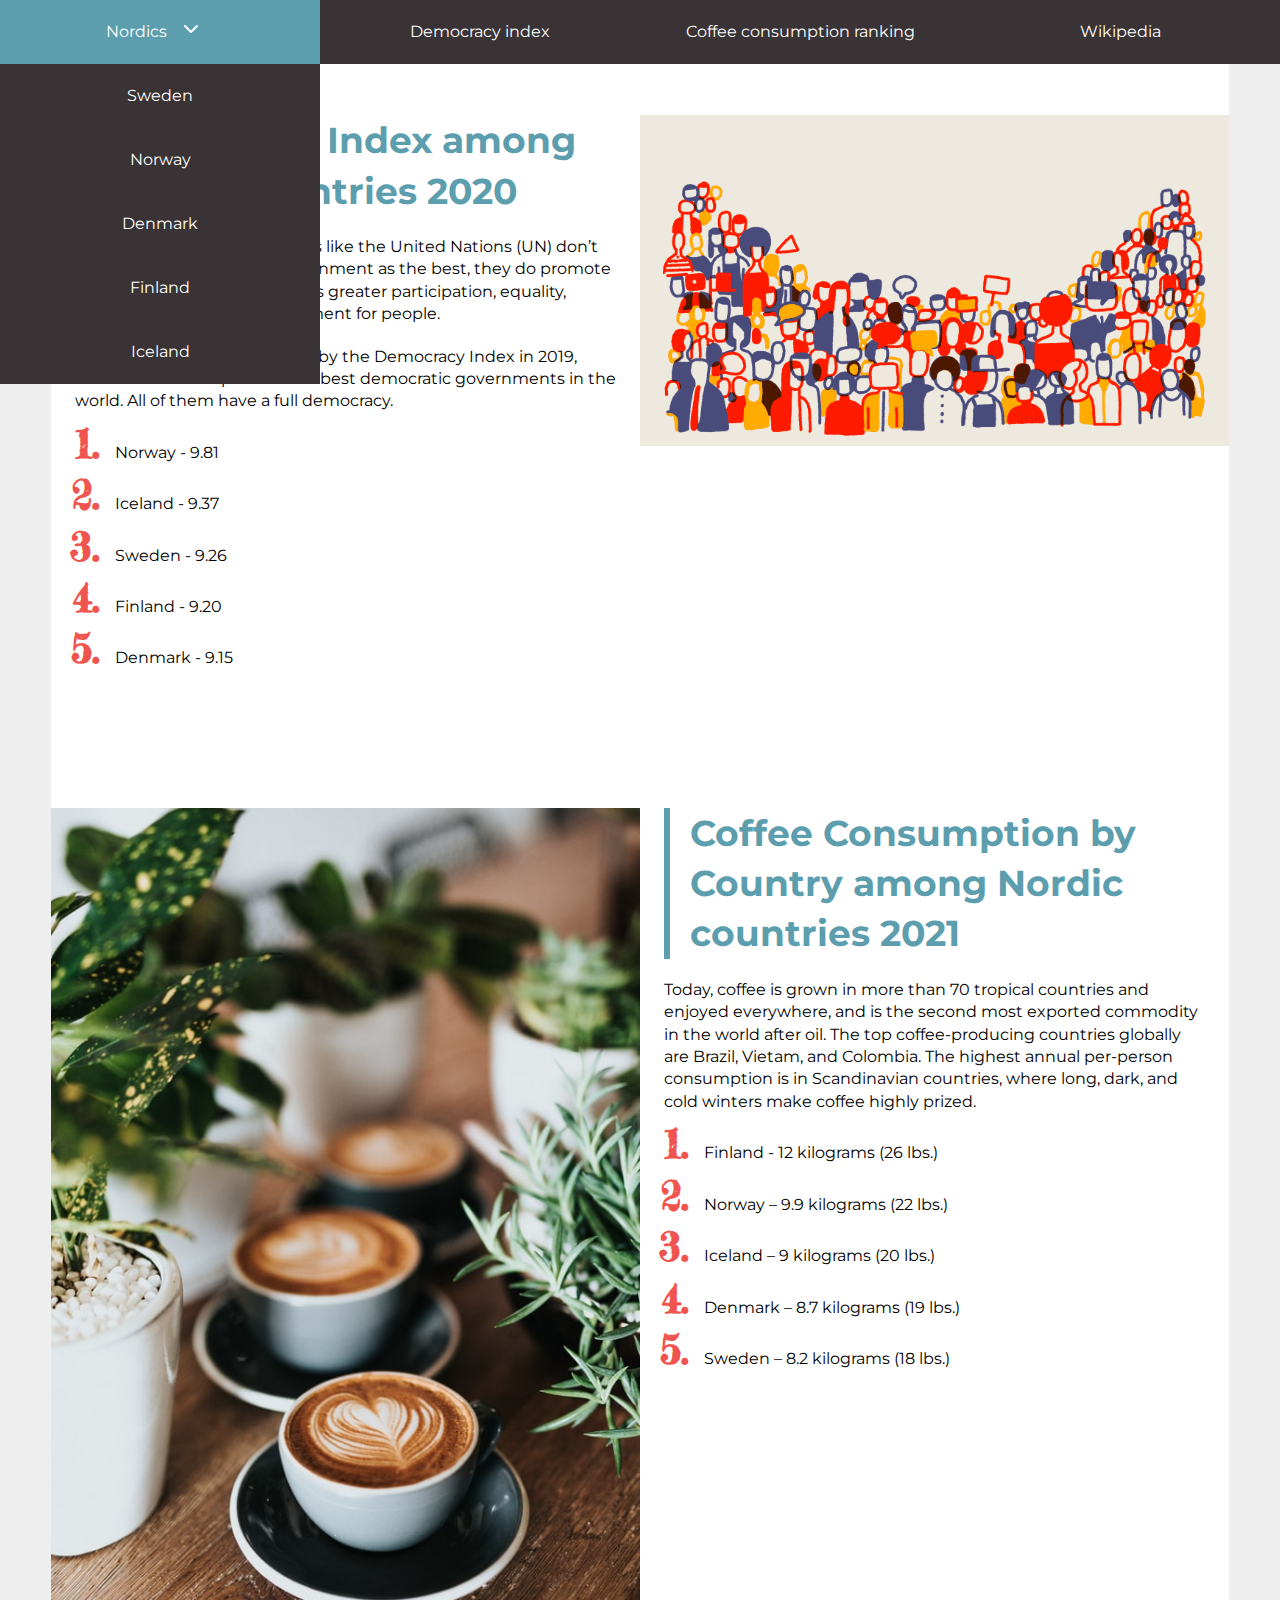
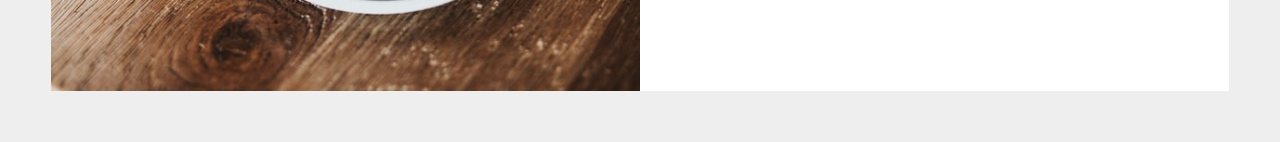
==== index.html @ 3a1a48eb "Initial" ====
<!DOCTYPE html>
<html lang="en">

<head>
    <meta charset="UTF-8">
    <meta http-equiv="X-UA-Compatible" content="IE=edge">
    <meta name="viewport" content="width=device-width, initial-scale=1.0">
    <link rel="preconnect" href="https://fonts.gstatic.com">
    <link
        href="https://fonts.googleapis.com/css2?family=Fredericka+the+Great&family=Montserrat:wght@400;700&display=swap"
        rel="stylesheet">
    <link rel="stylesheet" href="css/style.css">
    <title>Nordic countries ranking</title>
</head>

<body>
    <header>
        <nav>
            <ul class="menu-items">
                <li>
                    <a href="">Nordics
                        <span class="arrow"><img src="img/arrow.svg" alt="&#x25BC"></span>
                    </a>
                    <ul class="submenu">
                        <li><a href="/countries/sweden.html">Sweden</a></li>
                        <li><a href="/countries/norway.html">Norway</a></li>
                        <li><a href="/countries/denmark.html">Denmark</a></li>
                        <li><a href="/countries/finland.html">Finland</a></li>
                        <li><a href="/countries/iceland.html">Iceland</a></li>
                    </ul>
                </li>
                <li><a href="#democracy">Democracy index</a></li>
                <li><a href="#coffee-consumption">Coffee consumption ranking</a></li>
                <li><a href="https://en.wikipedia.org/wiki/Nordic_countries">Wikipedia</a></li>
            </ul>
        </nav>
    </header>

    <main>
        <article id="democracy">
            <div class="text">
                <h1>Democracy Index among Nordic countries 2020</h1>
                <p>While worldwide organizations like the United Nations (UN) don’t endorse any one type of government
                    as
                    the best, they do promote democracy because it provides greater participation, equality, security,
                    and
                    human development for people.</p>
                <p>According to the scores given by the Democracy Index in 2019, these countries represent the best
                    democratic governments in the world. All of them have a full democracy.</p>
                <ol>
                    <li>Norway - 9.81</li>
                    <li>Iceland - 9.37</li>
                    <li>Sweden - 9.26</li>
                    <li>Finland - 9.20</li>
                    <li>Denmark - 9.15</li>
                </ol>
            </div>
            <img src="img/democracy.gif" alt="Democracy">
        </article>
        <article id="coffee-consumption">
            <img src="img/coffee.jfif" alt="Coffee">
            <div class="text">
                <h1>Coffee Consumption by Country among Nordic countries 2021</h1>
                <p>Today, coffee is grown in more than 70 tropical countries and enjoyed everywhere, and is the second
                    most
                    exported commodity in the world after oil. The top coffee-producing countries globally are Brazil,
                    Vietam, and Colombia. The highest annual per-person consumption is in Scandinavian countries, where
                    long, dark, and cold winters make coffee highly prized.</p>
                <ol>
                    <li>Finland - 12 kilograms (26 lbs.)</li>
                    <li>Norway – 9.9 kilograms (22 lbs.)</li>
                    <li>Iceland – 9 kilograms (20 lbs.)</li>
                    <li>Denmark – 8.7 kilograms (19 lbs.)</li>
                    <li>Sweden – 8.2 kilograms (18 lbs.)</li>
                </ol>
            </div>
        </article>
    </main>
</body>

</html>
---- css/style.css ----
* {
    box-sizing: border-box;
    margin: 0;
    padding: 0;
    line-height: 140%;

    font-family: 'Montserrat', sans-serif;
    background-color: #EEEEEE;
}

main {
    margin: 0 4% 4% 4%;
    padding-top: 4%;

    background-color: #fff;
}

li a {
    font-size: 16px;
    text-decoration: none;
}

h1 {
    color: #5C9EAD;
    border-left: 6px solid #5C9EAD;

    font-weight: 700;
    font-size: 36px;

    margin-bottom: 20px;
    padding-left: 20px;
}

.menu-items {
    display: flex;
    flex-direction: row;

    list-style: none;
}

.menu-items li a {
    display: flex;
    align-items: center;
    justify-content: center;

    height: 64px;

    transition: all 0.3s ease 0s;

    background-color: #3A3335;
    color: #fff;
}

.menu-items li a:hover {
    background-color: #5C9EAD;
}

.menu-items ul,
.menu-items ol {
    display: flex;
}

.menu-items li {
    width: 100%;
    text-align: center;
    position: relative;
}

.menu-items li:hover .submenu>li {
    display: block;
}

span.arrow {
    background-color: inherit;
}

span.arrow img {
    width: 50%;
    background-color: inherit;
}

.submenu li {
    display: none;
    position: relative;
    top: 0px;
}

.submenu {
    display: flex;
    flex-direction: column;
    position: absolute;
    width: 100%;
}


article p {
    margin-bottom: 20px;
}

main li {
    margin: 20px 0;
}

main article {
    height: 100%;
    width: 100%;
    display: flex;
}

main * {
    background-color: inherit;
}

article img {
    width: 50%;
    height: 50%;
    object-fit: cover;
}

.text:first-child {
    margin: 0 2%;
    width: 50%;
}

.text:last-child {
    width: 50%;
    margin: 0 2%;
}

article:first-child {
    margin-bottom: 10%;
}

article ol {
    margin-left: min(40px, 40px);
}

li::marker {
    font-family: 'Fredericka the Great', cursive;
    font-weight: bold;
    font-size: 40px;
    color: #F0544F;
}
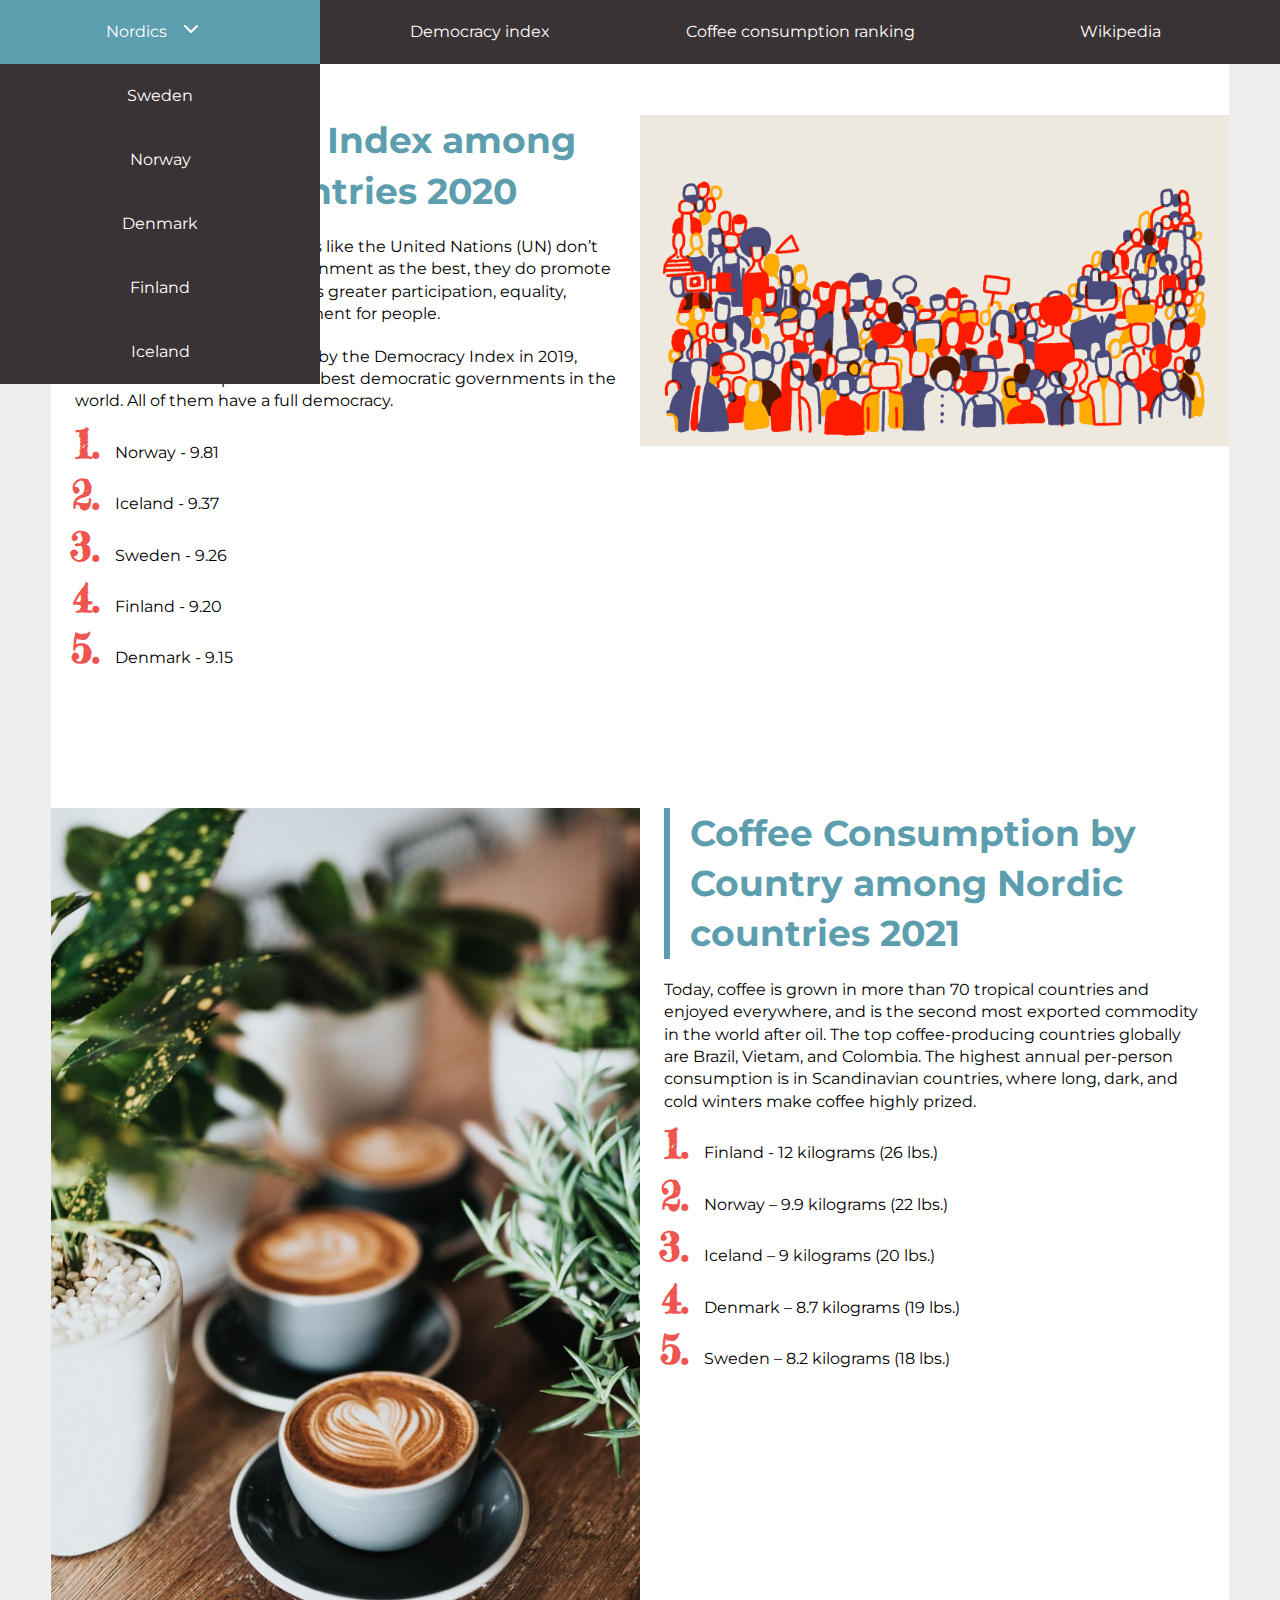
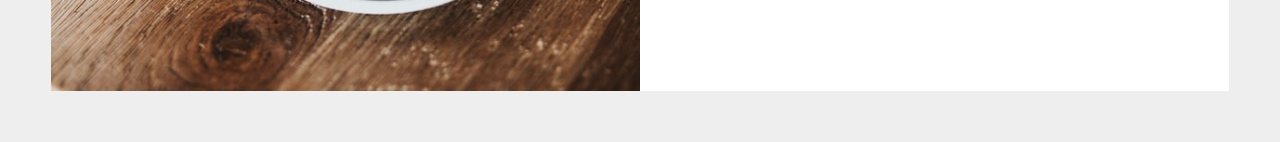
==== commit cf2cf9fd: "fix: add dots to directions" ====
--- a/index.html
+++ b/index.html
@@ -22,11 +22,11 @@
                         <span class="arrow"><img src="img/arrow.svg" alt="&#x25BC"></span>
                     </a>
                     <ul class="submenu">
-                        <li><a href="/countries/sweden.html">Sweden</a></li>
-                        <li><a href="/countries/norway.html">Norway</a></li>
-                        <li><a href="/countries/denmark.html">Denmark</a></li>
-                        <li><a href="/countries/finland.html">Finland</a></li>
-                        <li><a href="/countries/iceland.html">Iceland</a></li>
+                        <li><a href="./countries/sweden.html">Sweden</a></li>
+                        <li><a href="./countries/norway.html">Norway</a></li>
+                        <li><a href="./countries/denmark.html">Denmark</a></li>
+                        <li><a href="./countries/finland.html">Finland</a></li>
+                        <li><a href="./countries/iceland.html">Iceland</a></li>
                     </ul>
                 </li>
                 <li><a href="#democracy">Democracy index</a></li>
@@ -78,4 +78,4 @@
     </main>
 </body>
 
-</html>+</html>
